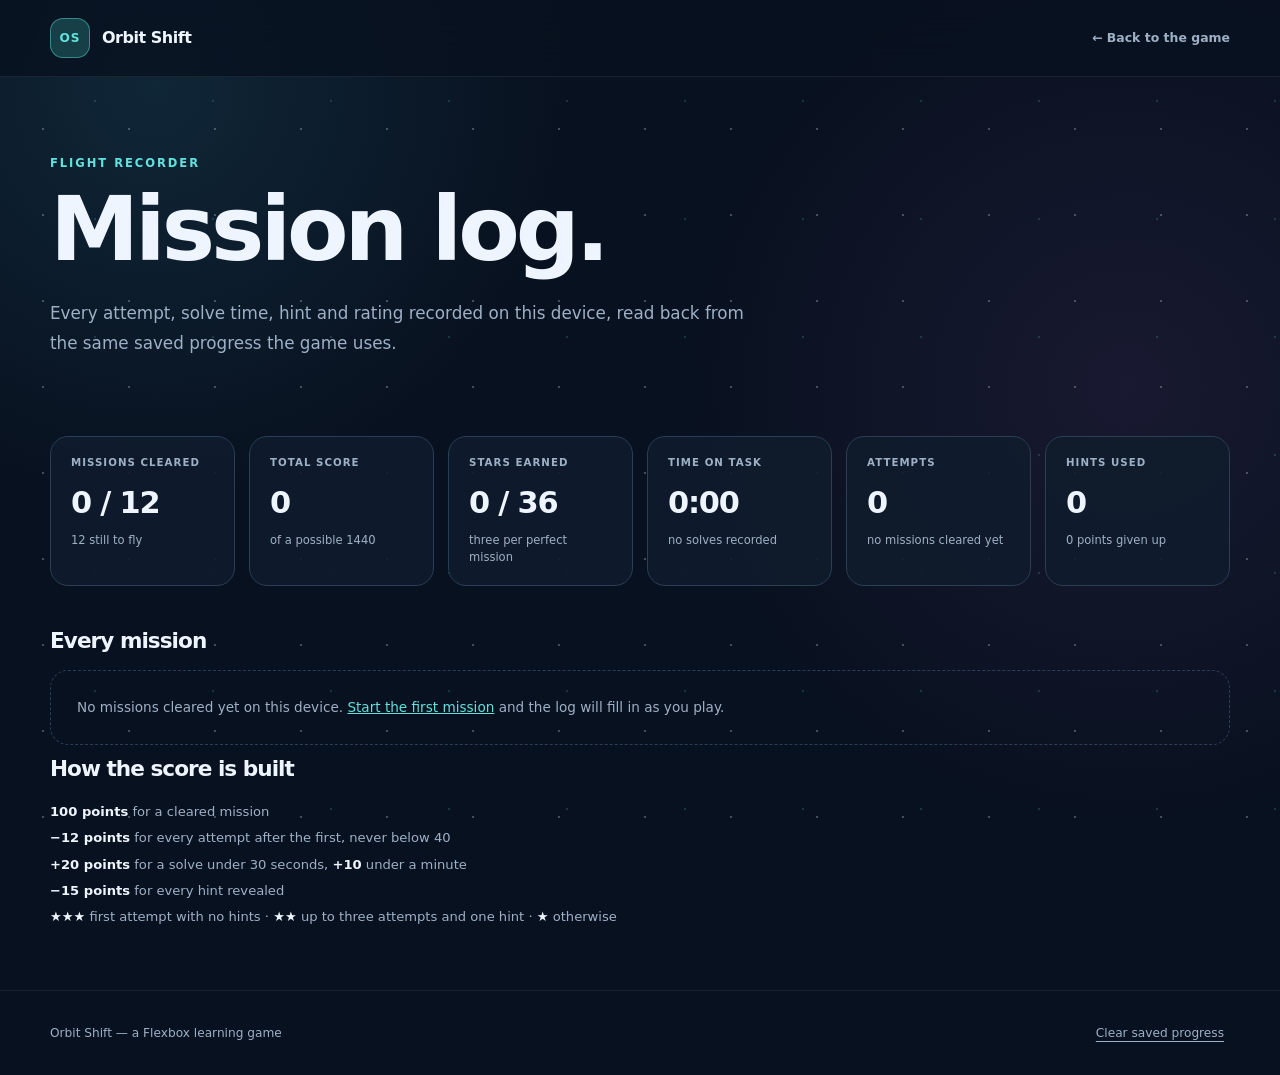
==== stats.html @ ed269007 "Move the metrics and mission log onto their own page The log and the totals are reference material r" ====
<!DOCTYPE html>
<html lang="en">
  <head>
    <meta charset="utf-8">
    <meta name="viewport" content="width=device-width, initial-scale=1">
    <meta name="description" content="Mission log and statistics for the Orbit Shift Flexbox game.">
    <title>Statistics | Orbit Shift</title>
    <link rel="stylesheet" href="styles.css">
  </head>
  <body>
    <header class="site-header">
      <div class="container header-inner">
        <a class="brand" href="index.html" aria-label="Orbit Shift home">
          <span class="brand-mark" aria-hidden="true">OS</span>
          <span>Orbit Shift</span>
        </a>

        <a class="header-link" href="index.html">← Back to the game</a>
      </div>
    </header>

    <main>
      <section class="hero container" aria-labelledby="page-title">
        <p class="eyebrow">Flight recorder</p>
        <h1 id="page-title">Mission log.</h1>
        <p>
          Every attempt, solve time, hint and rating recorded on this device, read back from the
          same saved progress the game uses.
        </p>
      </section>

      <section class="container" aria-label="Overall statistics">
        <ul class="stat-cards" id="statCards"></ul>
      </section>

      <section class="container" aria-labelledby="log-title">
        <h2 id="log-title" class="section-title">Every mission</h2>

        <p class="empty-state" id="emptyState" hidden>
          No missions cleared yet on this device. <a href="index.html">Start the first mission</a>
          and the log will fill in as you play.
        </p>

        <div class="log-panel" id="logPanel">
          <div class="table-scroll">
            <table>
              <caption class="visually-hidden">
                Attempts, time, hints, rating and score for every mission
              </caption>
              <thead>
                <tr>
                  <th scope="col">#</th>
                  <th scope="col">Mission</th>
                  <th scope="col">Properties</th>
                  <th scope="col">Status</th>
                  <th scope="col">Attempts</th>
                  <th scope="col">Time</th>
                  <th scope="col">Hints</th>
                  <th scope="col">Rating</th>
                  <th scope="col">Score</th>
                </tr>
              </thead>
              <tbody id="missionLogBody"></tbody>
              <tfoot>
                <tr>
                  <th scope="row" colspan="4">Total</th>
                  <td id="totalAttempts">0</td>
                  <td id="totalTime">0:00</td>
                  <td id="totalHints">0</td>
                  <td id="totalStars">0</td>
                  <td id="totalScore">0</td>
                </tr>
              </tfoot>
            </table>
          </div>
        </div>
      </section>

      <section class="container" aria-labelledby="scoring-title">
        <h2 id="scoring-title" class="section-title">How the score is built</h2>
        <ul class="rule-list">
          <li><strong>100 points</strong> for a cleared mission</li>
          <li><strong>−12 points</strong> for every attempt after the first, never below 40</li>
          <li><strong>+20 points</strong> for a solve under 30 seconds, <strong>+10</strong> under a minute</li>
          <li><strong>−15 points</strong> for every hint revealed</li>
          <li><strong>★★★</strong> first attempt with no hints · <strong>★★</strong> up to three attempts and one hint · <strong>★</strong> otherwise</li>
        </ul>
      </section>
    </main>

    <footer class="site-footer">
      <div class="container footer-inner">
        <p>Orbit Shift — a Flexbox learning game</p>
        <button type="button" id="clearProgressButton">Clear saved progress</button>
      </div>
    </footer>

    <script src="game-data.js"></script>
    <script src="stats.js"></script>
  </body>
</html>
---- styles.css ----
:root {
  color-scheme: dark;
  font-family: Inter, ui-sans-serif, system-ui, -apple-system, BlinkMacSystemFont, "Segoe UI", sans-serif;
  font-synthesis: none;
  line-height: 1.5;
  text-rendering: optimizeLegibility;
  --page: #08111f;
  --surface: #101c2d;
  --surface-raised: #17263a;
  --surface-soft: #1c2e45;
  --text: #eef5ff;
  --muted: #9eb0c6;
  --line: #2a3e57;
  --cyan: #61e2dd;
  --cyan-dark: #163f47;
  --amber: #ffc66b;
  --pink: #ff7597;
  --success: #6be39c;
  --danger: #ff8094;
  --shadow: 0 28px 80px rgba(0, 0, 0, 0.32);
}

* {
  box-sizing: border-box;
}

html {
  scroll-behavior: smooth;
}

body {
  margin: 0;
  min-width: 320px;
  color: var(--text);
  background:
    radial-gradient(circle at 12% 8%, rgba(46, 124, 153, 0.2), transparent 26rem),
    radial-gradient(circle at 88% 36%, rgba(119, 72, 150, 0.15), transparent 28rem),
    var(--page);
}

body::before {
  position: fixed;
  inset: 0;
  z-index: -1;
  opacity: 0.36;
  background-image:
    radial-gradient(circle, rgba(255, 255, 255, 0.7) 0 1px, transparent 1.5px),
    radial-gradient(circle, rgba(97, 226, 221, 0.5) 0 1px, transparent 1.5px);
  background-position: 0 0, 36px 42px;
  background-size: 86px 86px, 118px 118px;
  content: "";
  pointer-events: none;
}

button,
select {
  font: inherit;
}

button,
select,
a {
  -webkit-tap-highlight-color: transparent;
}

button {
  color: inherit;
}

.container {
  width: min(1180px, calc(100% - 40px));
  margin-inline: auto;
}

.site-header {
  border-bottom: 1px solid rgba(255, 255, 255, 0.07);
  background: rgba(8, 17, 31, 0.78);
  backdrop-filter: blur(18px);
}

.header-inner,
.brand,
.header-stats,
.progress-copy,
.mission-nav,
.workspace,
.mission-meta,
.control-fields,
.form-actions,
.mission-footer,
.board-heading,
.board-key,
.completion-panel,
.footer-inner {
  display: flex;
  align-items: center;
}

.header-inner {
  min-height: 76px;
  justify-content: space-between;
  gap: 24px;
}

.brand {
  gap: 12px;
  color: var(--text);
  font-weight: 800;
  letter-spacing: -0.03em;
  text-decoration: none;
}

.brand-mark {
  display: flex;
  width: 40px;
  height: 40px;
  align-items: center;
  justify-content: center;
  border: 1px solid rgba(97, 226, 221, 0.45);
  border-radius: 13px;
  color: var(--cyan);
  background: var(--cyan-dark);
  font-size: 0.76rem;
  letter-spacing: 0.08em;
}

.header-stats {
  gap: 22px;
  color: var(--muted);
  font-size: 0.82rem;
}

.header-stats strong {
  color: var(--text);
}

.hero {
  padding-top: 78px;
  padding-bottom: 44px;
}

.eyebrow {
  margin: 0 0 10px;
  color: var(--cyan);
  font-size: 0.72rem;
  font-weight: 850;
  letter-spacing: 0.17em;
  text-transform: uppercase;
}

h1,
h2,
p {
  margin-top: 0;
}

h1,
h2 {
  letter-spacing: -0.045em;
  line-height: 1.06;
}

h1 {
  max-width: 820px;
  margin-bottom: 22px;
  font-size: clamp(3.1rem, 7vw, 6rem);
}

h2 {
  font-size: clamp(1.75rem, 3vw, 2.65rem);
}

.hero > p:not(.eyebrow) {
  max-width: 700px;
  margin-bottom: 34px;
  color: var(--muted);
  font-size: 1.05rem;
  line-height: 1.75;
}

.progress-block {
  max-width: 700px;
}

.progress-copy {
  justify-content: space-between;
  margin-bottom: 9px;
  color: var(--muted);
  font-size: 0.76rem;
  font-weight: 700;
}

.progress-track {
  display: block;
  width: 100%;
  height: 7px;
  overflow: hidden;
  border: 0;
  border-radius: 999px;
  appearance: none;
  background: var(--surface-soft);
}

.progress-track::-webkit-progress-bar {
  border-radius: inherit;
  background: var(--surface-soft);
}

.progress-track::-webkit-progress-value {
  border-radius: inherit;
  background: linear-gradient(90deg, var(--cyan), #84efaa);
  transition: width 320ms ease;
}

.progress-track::-moz-progress-bar {
  border-radius: inherit;
  background: linear-gradient(90deg, var(--cyan), #84efaa);
}

.mission-nav {
  gap: 10px;
  padding-top: 18px;
  padding-bottom: 30px;
  overflow-x: auto;
  scrollbar-width: thin;
}

.mission-nav button {
  display: flex;
  width: 44px;
  height: 44px;
  flex: 0 0 44px;
  align-items: center;
  justify-content: center;
  border: 1px solid var(--line);
  border-radius: 14px;
  color: var(--muted);
  background: var(--surface);
  cursor: pointer;
  font-size: 0.82rem;
  font-weight: 800;
  transition: border-color 150ms ease, color 150ms ease, background-color 150ms ease, transform 150ms ease;
}

.mission-nav button:hover:not(:disabled),
.mission-nav button:focus-visible:not(:disabled) {
  border-color: var(--cyan);
  color: var(--cyan);
  transform: translateY(-2px);
}

.mission-nav button.current {
  border-color: var(--cyan);
  color: #07151c;
  background: var(--cyan);
}

.mission-nav button.complete:not(.current) {
  border-color: rgba(107, 227, 156, 0.45);
  color: var(--success);
  background: rgba(107, 227, 156, 0.08);
}

.mission-nav button:disabled {
  opacity: 0.4;
  cursor: not-allowed;
}

.workspace {
  align-items: stretch;
  gap: 20px;
  padding-bottom: 84px;
}

.control-panel,
.board-panel {
  border: 1px solid var(--line);
  border-radius: 26px;
  background: rgba(16, 28, 45, 0.94);
  box-shadow: var(--shadow);
}

.control-panel {
  width: 390px;
  flex: 0 0 390px;
  padding: 28px;
}

.mission-meta {
  justify-content: space-between;
  gap: 16px;
  margin-bottom: 20px;
  color: var(--muted);
  font-size: 0.74rem;
  font-weight: 750;
  text-transform: uppercase;
  letter-spacing: 0.08em;
}

.difficulty {
  padding: 5px 9px;
  border: 1px solid rgba(255, 198, 107, 0.35);
  border-radius: 999px;
  color: var(--amber);
  background: rgba(255, 198, 107, 0.08);
}

.control-panel h2 {
  margin-bottom: 14px;
}

.mission-instruction {
  min-height: 78px;
  margin-bottom: 24px;
  color: var(--muted);
  line-height: 1.65;
}

fieldset {
  margin: 0;
  padding: 0;
  border: 0;
}

legend {
  margin-bottom: 12px;
  font-size: 0.78rem;
  font-weight: 800;
}

.control-fields {
  flex-wrap: wrap;
  gap: 12px;
}

.control-fields label {
  min-width: 145px;
  flex: 1 1 calc(50% - 6px);
}

.control-fields label > span {
  display: block;
  margin-bottom: 7px;
  color: var(--muted);
  font-family: ui-monospace, SFMono-Regular, Menlo, Consolas, monospace;
  font-size: 0.69rem;
}

select {
  width: 100%;
  min-height: 44px;
  padding: 0 34px 0 12px;
  border: 1px solid var(--line);
  border-radius: 11px;
  color: var(--text);
  background: var(--surface-raised);
  cursor: pointer;
  font-family: ui-monospace, SFMono-Regular, Menlo, Consolas, monospace;
  font-size: 0.78rem;
}

select:hover,
select:focus-visible {
  border-color: var(--cyan);
  outline: none;
}

.code-preview {
  margin-top: 20px;
  padding: 15px;
  border: 1px solid var(--line);
  border-radius: 14px;
  background: #091423;
}

.code-label {
  display: block;
  margin-bottom: 8px;
  color: var(--cyan);
  font-size: 0.65rem;
  font-weight: 800;
  text-transform: uppercase;
  letter-spacing: 0.11em;
}

pre {
  margin: 0;
  overflow-x: auto;
}

code {
  color: #c6d7e9;
  font-family: ui-monospace, SFMono-Regular, Menlo, Consolas, monospace;
  font-size: 0.74rem;
  line-height: 1.6;
}

.form-actions {
  gap: 10px;
  margin-top: 18px;
}

.button {
  display: inline-flex;
  min-height: 46px;
  align-items: center;
  justify-content: center;
  padding: 0 17px;
  border: 1px solid transparent;
  border-radius: 12px;
  cursor: pointer;
  font-size: 0.79rem;
  font-weight: 800;
  transition: transform 150ms ease, border-color 150ms ease, background-color 150ms ease;
}

.button:hover,
.button:focus-visible {
  transform: translateY(-2px);
}

.button-primary {
  flex: 1;
  color: #06171c;
  background: var(--cyan);
}

.button-primary:hover,
.button-primary:focus-visible {
  background: #8ff5f0;
}

.button-secondary {
  border-color: var(--line);
  background: var(--surface-raised);
}

.feedback {
  min-height: 70px;
  margin-top: 18px;
  padding: 14px 15px;
  border: 1px solid var(--line);
  border-radius: 14px;
  font-size: 0.78rem;
  line-height: 1.55;
}

.feedback-neutral {
  color: var(--muted);
  background: rgba(255, 255, 255, 0.025);
}

.feedback-success {
  border-color: rgba(107, 227, 156, 0.5);
  color: var(--success);
  background: rgba(107, 227, 156, 0.08);
}

.feedback-error {
  border-color: rgba(255, 128, 148, 0.48);
  color: #ffacb9;
  background: rgba(255, 128, 148, 0.08);
}

.mission-footer {
  justify-content: space-between;
  gap: 16px;
  margin-top: 16px;
  color: var(--muted);
  font-size: 0.76rem;
}

.next-button {
  border: 0;
  color: var(--cyan);
  background: transparent;
  cursor: pointer;
  font-size: 0.76rem;
  font-weight: 800;
}

.next-button:disabled {
  color: var(--muted);
  cursor: not-allowed;
  opacity: 0.45;
}

.board-panel {
  display: flex;
  min-width: 0;
  flex: 1 1 auto;
  flex-direction: column;
  justify-content: center;
  padding: 28px;
}

.board-panel > .board-heading {
  margin-bottom: auto;
}

.board-panel > .board-tip {
  margin-top: auto;
}

.board-heading {
  justify-content: space-between;
  gap: 24px;
}

.board-heading h2 {
  margin-bottom: 0;
  font-size: 2rem;
}

.board-key {
  gap: 15px;
  color: var(--muted);
  font-size: 0.72rem;
}

.board-key span {
  display: flex;
  align-items: center;
  gap: 6px;
}

.key-ship,
.key-dock {
  display: inline-block;
  width: 12px;
  height: 12px;
  border-radius: 50%;
}

.key-ship {
  background: var(--cyan);
}

.key-dock {
  border: 1px dashed var(--amber);
}

.scroll-note {
  margin: 18px 0 12px;
  color: var(--muted);
  font-size: 0.7rem;
}

.board-scroll {
  max-width: 100%;
  overflow-x: auto;
  border-radius: 20px;
  scrollbar-color: var(--cyan-dark) transparent;
}

/* The stage keeps the scaled board's footprint in the document flow, so the
   panel below it never overlaps the playfield. */
.board-stage {
  width: 100%;
  height: 360px;
}

.board-scroll:focus-visible {
  outline: 3px solid rgba(97, 226, 221, 0.35);
  outline-offset: 4px;
}

.playfield {
  position: relative;
  width: 640px;
  height: 360px;
  overflow: hidden;
  transform: scale(var(--board-scale, 1));
  transform-origin: top left;
  border: 1px solid #34506a;
  border-radius: 20px;
  background:
    radial-gradient(circle at 52% 45%, rgba(97, 226, 221, 0.11), transparent 6rem),
    radial-gradient(circle at 18% 78%, rgba(255, 117, 151, 0.12), transparent 5rem),
    #071322;
}

.playfield::before {
  position: absolute;
  inset: 0;
  opacity: 0.34;
  background-image: radial-gradient(circle, rgba(255, 255, 255, 0.75) 0 1px, transparent 1.5px);
  background-size: 46px 46px;
  content: "";
}

.orbit {
  position: absolute;
  border: 1px solid rgba(97, 226, 221, 0.1);
  border-radius: 50%;
  pointer-events: none;
}

.orbit-one {
  top: -105px;
  right: 104px;
  width: 330px;
  height: 330px;
}

.orbit-two {
  right: -90px;
  bottom: -115px;
  width: 280px;
  height: 280px;
}

.target-layer,
.fleet-layer {
  position: absolute;
  inset: 20px;
  display: flex;
}

.target-layer {
  z-index: 1;
  pointer-events: none;
}

.fleet-layer {
  z-index: 2;
  margin: 0;
  padding: 0;
  list-style: none;
  transition: opacity 150ms ease;
}

.dock,
.ship {
  display: flex;
  width: var(--unit-width, 72px);
  height: var(--unit-height, 64px);
  flex: 0 0 var(--unit-width, 72px);
  align-items: center;
  justify-content: center;
  border-radius: 18px;
}

.dock {
  border: 1px dashed rgba(255, 198, 107, 0.75);
  color: rgba(255, 198, 107, 0.78);
  background: rgba(255, 198, 107, 0.055);
  box-shadow: inset 0 0 22px rgba(255, 198, 107, 0.06);
  font-size: 0.7rem;
  font-weight: 850;
}

.ship {
  border: 1px solid rgba(97, 226, 221, 0.5);
  color: #07151c;
  background: linear-gradient(145deg, #9df8f2, #4cc9d5);
  box-shadow: 0 11px 28px rgba(30, 177, 190, 0.25);
  font-size: 1.65rem;
  transform: translateZ(0);
  transition: box-shadow 200ms ease, filter 200ms ease;
}

.ship:nth-child(2n) {
  border-color: rgba(255, 117, 151, 0.55);
  background: linear-gradient(145deg, #ffb0c2, #fa7196);
  box-shadow: 0 11px 28px rgba(250, 113, 150, 0.2);
}

.ship:nth-child(3n) {
  border-color: rgba(255, 198, 107, 0.55);
  background: linear-gradient(145deg, #ffe3a6, #f8b955);
  box-shadow: 0 11px 28px rgba(248, 185, 85, 0.2);
}

.playfield.is-success .ship {
  animation: docked 650ms ease both;
  filter: saturate(1.15) brightness(1.06);
}

.playfield.is-error .fleet-layer {
  animation: shake 360ms ease;
}

.board-tip {
  margin: 15px 0 0;
  color: var(--muted);
  font-size: 0.75rem;
}

.completion-panel {
  justify-content: space-between;
  gap: 28px;
  margin-bottom: 84px;
  padding: 34px;
  border: 1px solid rgba(107, 227, 156, 0.45);
  border-radius: 24px;
  background: rgba(107, 227, 156, 0.08);
}

.completion-panel[hidden] {
  display: none;
}

.completion-icon {
  display: flex;
  width: 70px;
  height: 70px;
  flex: 0 0 70px;
  align-items: center;
  justify-content: center;
  border-radius: 22px;
  color: #082016;
  background: var(--success);
  font-size: 2rem;
}

.completion-panel > div:nth-child(2) {
  flex: 1;
}

.completion-panel h2 {
  margin-bottom: 10px;
}

.completion-panel p:last-child {
  margin-bottom: 0;
  color: var(--muted);
}

.site-footer {
  border-top: 1px solid rgba(255, 255, 255, 0.07);
}

.footer-inner {
  min-height: 84px;
  justify-content: space-between;
  gap: 24px;
  color: var(--muted);
  font-size: 0.76rem;
}

.footer-inner p {
  margin: 0;
}

.footer-inner button {
  border: 0;
  color: var(--muted);
  background: transparent;
  cursor: pointer;
  font-size: inherit;
  text-decoration: underline;
  text-underline-offset: 4px;
}

.visually-hidden {
  position: absolute;
  width: 1px;
  height: 1px;
  overflow: hidden;
  clip-path: inset(50%);
  white-space: nowrap;
}

#itemFieldset {
  margin-top: 18px;
}

.control-fields-items label {
  flex-basis: 100%;
}

.control-fields-items label > span {
  text-transform: none;
  letter-spacing: 0;
}

.feedback-hint {
  border-color: rgba(255, 198, 107, 0.5);
  color: var(--amber);
  background: rgba(255, 198, 107, 0.08);
}

.mission-stats {
  display: flex;
  flex-wrap: wrap;
  gap: 10px;
  margin: 16px 0 0;
}

.mission-stats > div {
  min-width: 68px;
  flex: 1 1 0;
  padding: 9px 11px;
  border: 1px solid var(--line);
  border-radius: 12px;
  background: rgba(255, 255, 255, 0.02);
}

.mission-stats dt {
  color: var(--muted);
  font-size: 0.62rem;
  font-weight: 800;
  letter-spacing: 0.09em;
  text-transform: uppercase;
}

.mission-stats dd {
  margin: 4px 0 0;
  font-size: 0.95rem;
  font-weight: 800;
  font-variant-numeric: tabular-nums;
}

.stars {
  color: var(--amber);
  letter-spacing: 0.06em;
}

.ghost-button {
  padding: 8px 12px;
  border: 1px solid rgba(255, 198, 107, 0.4);
  border-radius: 11px;
  color: var(--amber);
  background: rgba(255, 198, 107, 0.06);
  cursor: pointer;
  font-size: 0.73rem;
  font-weight: 800;
}

.ghost-button:hover:not(:disabled),
.ghost-button:focus-visible:not(:disabled) {
  border-color: var(--amber);
}

.ghost-button:disabled {
  border-color: var(--line);
  color: var(--muted);
  background: transparent;
  cursor: not-allowed;
  opacity: 0.55;
}

.header-link {
  color: var(--muted);
  font-size: 0.78rem;
  font-weight: 800;
  text-decoration: none;
}

.header-link:hover,
.header-link:focus-visible {
  color: var(--cyan);
}

.section-title {
  margin-bottom: 18px;
  font-size: 1.35rem;
}

.stats-link {
  display: flex;
  align-items: center;
  justify-content: space-between;
  gap: 24px;
  margin-bottom: 40px;
  padding: 22px 26px;
  border: 1px solid var(--line);
  border-radius: 20px;
  background: rgba(16, 28, 45, 0.72);
}

.stats-link p:last-of-type {
  margin: 0;
  color: var(--muted);
  font-size: 0.82rem;
}

.stats-link a {
  flex: 0 0 auto;
  color: var(--text);
  text-decoration: none;
}

.stat-cards {
  display: flex;
  flex-wrap: wrap;
  gap: 14px;
  margin: 0 0 44px;
  padding: 0;
  list-style: none;
}

.stat-card {
  display: flex;
  min-width: 172px;
  flex: 1 1 172px;
  flex-direction: column;
  padding: 18px 20px;
  border: 1px solid var(--line);
  border-radius: 18px;
  background: rgba(16, 28, 45, 0.9);
}

.stat-card-label {
  color: var(--muted);
  font-size: 0.64rem;
  font-weight: 800;
  letter-spacing: 0.1em;
  text-transform: uppercase;
}

.stat-card-value {
  margin: 10px 0 6px;
  font-size: 1.9rem;
  font-variant-numeric: tabular-nums;
  letter-spacing: -0.04em;
}

.stat-card-note {
  color: var(--muted);
  font-size: 0.72rem;
}

.empty-state {
  padding: 26px;
  border: 1px dashed var(--line);
  border-radius: 18px;
  color: var(--muted);
  font-size: 0.85rem;
}

.empty-state[hidden] {
  display: none;
}

.empty-state a {
  color: var(--cyan);
}

.rule-list {
  margin: 0 0 60px;
  padding: 0;
  color: var(--muted);
  font-size: 0.82rem;
  line-height: 2;
  list-style: none;
}

.rule-list strong {
  color: var(--text);
}

.log-panel {
  margin-bottom: 56px;
  padding: 8px 20px;
  border: 1px solid var(--line);
  border-radius: 20px;
  background: rgba(16, 28, 45, 0.72);
}

.log-panel[hidden] {
  display: none;
}

.table-scroll {
  overflow-x: auto;
}

.log-panel table {
  width: 100%;
  border-collapse: collapse;
  font-size: 0.76rem;
  white-space: nowrap;
}

.log-panel th,
.log-panel td {
  padding: 11px 12px;
  border-bottom: 1px solid var(--line);
  text-align: left;
  font-variant-numeric: tabular-nums;
}

.log-panel thead th {
  color: var(--muted);
  font-size: 0.64rem;
  font-weight: 800;
  letter-spacing: 0.09em;
  text-transform: uppercase;
}

.log-panel tbody th {
  color: var(--muted);
  font-weight: 700;
}

.log-panel tbody tr.is-cleared th {
  color: var(--success);
}

.log-panel td.properties {
  color: var(--muted);
  font-family: ui-monospace, SFMono-Regular, Menlo, Consolas, monospace;
  font-size: 0.68rem;
}

.log-panel tfoot th,
.log-panel tfoot td {
  border-bottom: 0;
  color: var(--text);
  font-weight: 800;
}

@keyframes docked {
  0% { transform: scale(1); }
  45% { transform: scale(1.12) rotate(3deg); }
  100% { transform: scale(1); }
}

@keyframes shake {
  0%, 100% { transform: translateX(0); }
  25% { transform: translateX(-7px); }
  50% { transform: translateX(7px); }
  75% { transform: translateX(-4px); }
}

@media (max-width: 1020px) {
  .workspace {
    align-items: stretch;
    flex-direction: column;
  }

  .control-panel {
    width: 100%;
    flex-basis: auto;
  }

  .mission-instruction {
    min-height: 0;
  }

  .control-fields label {
    min-width: 190px;
  }
}

@media (max-width: 640px) {
  .container {
    width: min(100% - 26px, 1180px);
  }

  .header-inner {
    min-height: 68px;
  }

  .brand > span:last-child,
  .header-stats > span:nth-child(2) {
    display: none;
  }

  .hero {
    padding-top: 54px;
  }

  h1 {
    font-size: clamp(2.8rem, 14vw, 4.3rem);
  }

  .mission-nav {
    padding-bottom: 24px;
  }

  .control-panel,
  .board-panel {
    padding: 20px;
    border-radius: 20px;
  }

  .control-fields {
    align-items: stretch;
    flex-direction: column;
  }

  .control-fields label {
    min-width: 0;
    flex-basis: auto;
  }

  .form-actions,
  .board-heading,
  .completion-panel,
  .mission-footer {
    align-items: stretch;
    flex-direction: column;
  }

  .log-panel {
    padding: 6px 14px;
  }

  .stats-link {
    align-items: stretch;
    flex-direction: column;
    gap: 16px;
  }

  .button {
    width: 100%;
  }

  .board-key {
    align-self: flex-start;
  }

  .completion-icon {
    width: 54px;
    height: 54px;
    flex-basis: 54px;
  }

  .footer-inner {
    align-items: flex-start;
    flex-direction: column;
    justify-content: center;
    gap: 8px;
  }
}

@media (prefers-reduced-motion: reduce) {
  html {
    scroll-behavior: auto;
  }

  *,
  *::before,
  *::after {
    scroll-behavior: auto !important;
    animation-duration: 0.01ms !important;
    animation-iteration-count: 1 !important;
    transition-duration: 0.01ms !important;
  }
}
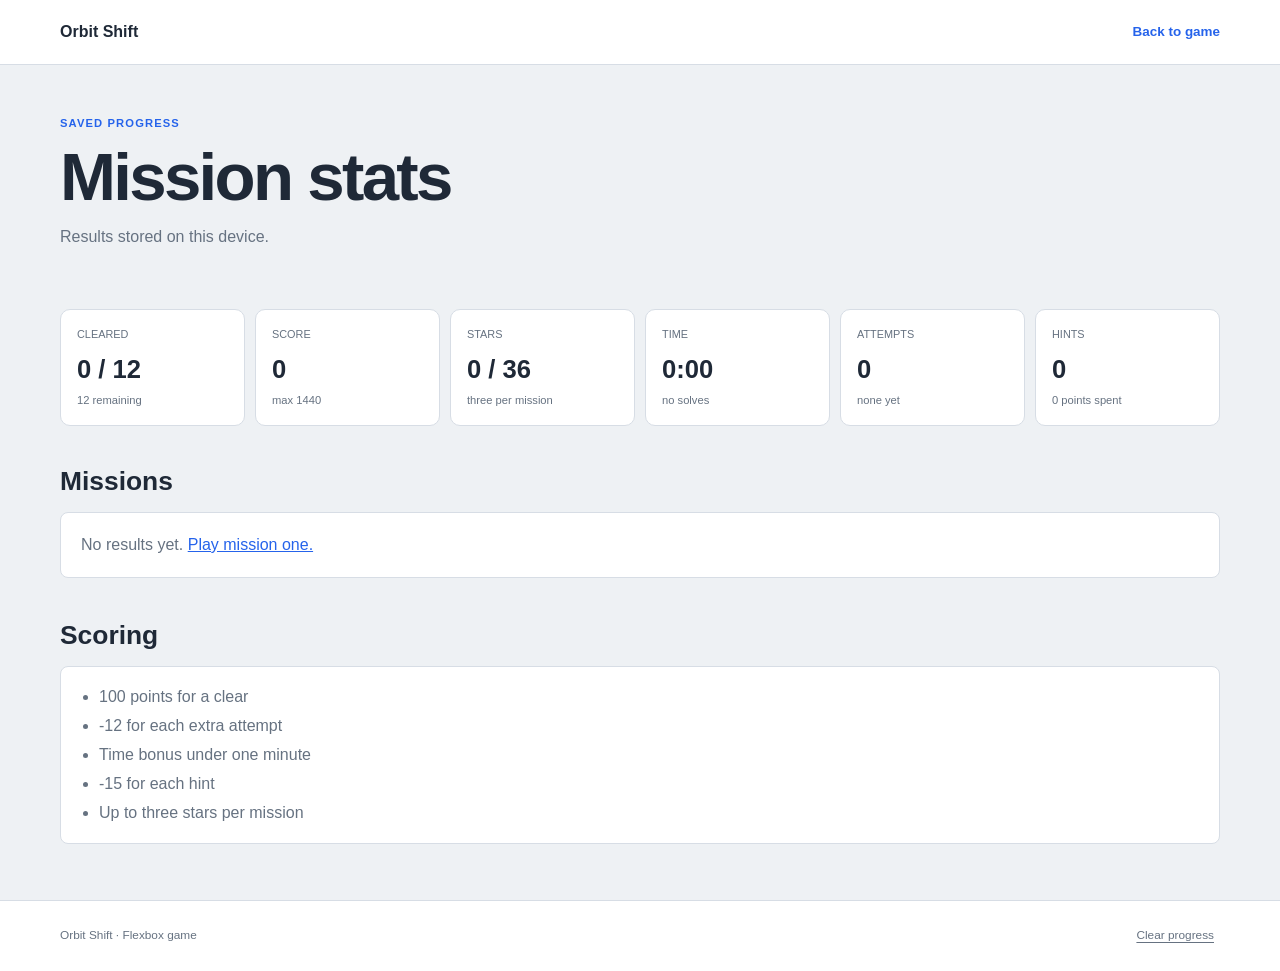
==== commit 282b09b8: "Shorten mission text and labels" ====
--- a/stats.html
+++ b/stats.html
@@ -3,50 +3,40 @@
   <head>
     <meta charset="utf-8">
     <meta name="viewport" content="width=device-width, initial-scale=1">
-    <meta name="description" content="Mission log and statistics for the Orbit Shift Flexbox game.">
-    <title>Statistics | Orbit Shift</title>
+    <meta name="description" content="Saved Orbit Shift mission statistics.">
+    <title>Stats | Orbit Shift</title>
     <link rel="stylesheet" href="styles.css">
   </head>
   <body>
     <header class="site-header">
       <div class="container header-inner">
-        <a class="brand" href="index.html" aria-label="Orbit Shift home">
-          <span class="brand-mark" aria-hidden="true">OS</span>
-          <span>Orbit Shift</span>
-        </a>
-
-        <a class="header-link" href="index.html">← Back to the game</a>
+        <a class="brand" href="index.html">Orbit Shift</a>
+        <a class="header-link" href="index.html">Back to game</a>
       </div>
     </header>
 
     <main>
-      <section class="hero container" aria-labelledby="page-title">
-        <p class="eyebrow">Flight recorder</p>
-        <h1 id="page-title">Mission log.</h1>
-        <p>
-          Every attempt, solve time, hint and rating recorded on this device, read back from the
-          same saved progress the game uses.
-        </p>
+      <section class="hero hero-small container" aria-labelledby="page-title">
+        <p class="eyebrow">Saved progress</p>
+        <h1 id="page-title">Mission stats</h1>
+        <p>Results stored on this device.</p>
       </section>
 
       <section class="container" aria-label="Overall statistics">
         <ul class="stat-cards" id="statCards"></ul>
       </section>
 
-      <section class="container" aria-labelledby="log-title">
-        <h2 id="log-title" class="section-title">Every mission</h2>
+      <section class="container log-section" aria-labelledby="log-title">
+        <h2 id="log-title" class="section-title">Missions</h2>
 
         <p class="empty-state" id="emptyState" hidden>
-          No missions cleared yet on this device. <a href="index.html">Start the first mission</a>
-          and the log will fill in as you play.
+          No results yet. <a href="index.html">Play mission one.</a>
         </p>
 
         <div class="log-panel" id="logPanel">
           <div class="table-scroll">
             <table>
-              <caption class="visually-hidden">
-                Attempts, time, hints, rating and score for every mission
-              </caption>
+              <caption class="visually-hidden">Saved results for every mission</caption>
               <thead>
                 <tr>
                   <th scope="col">#</th>
@@ -76,22 +66,22 @@
         </div>
       </section>
 
-      <section class="container" aria-labelledby="scoring-title">
-        <h2 id="scoring-title" class="section-title">How the score is built</h2>
+      <section class="container rules-section" aria-labelledby="scoring-title">
+        <h2 id="scoring-title" class="section-title">Scoring</h2>
         <ul class="rule-list">
-          <li><strong>100 points</strong> for a cleared mission</li>
-          <li><strong>−12 points</strong> for every attempt after the first, never below 40</li>
-          <li><strong>+20 points</strong> for a solve under 30 seconds, <strong>+10</strong> under a minute</li>
-          <li><strong>−15 points</strong> for every hint revealed</li>
-          <li><strong>★★★</strong> first attempt with no hints · <strong>★★</strong> up to three attempts and one hint · <strong>★</strong> otherwise</li>
+          <li>100 points for a clear</li>
+          <li>-12 for each extra attempt</li>
+          <li>Time bonus under one minute</li>
+          <li>-15 for each hint</li>
+          <li>Up to three stars per mission</li>
         </ul>
       </section>
     </main>
 
     <footer class="site-footer">
       <div class="container footer-inner">
-        <p>Orbit Shift — a Flexbox learning game</p>
-        <button type="button" id="clearProgressButton">Clear saved progress</button>
+        <p>Orbit Shift · Flexbox game</p>
+        <button type="button" id="clearProgressButton">Clear progress</button>
       </div>
     </footer>
 
--- a/styles.css
+++ b/styles.css
@@ -1,23 +1,22 @@
 :root {
-  color-scheme: dark;
-  font-family: Inter, ui-sans-serif, system-ui, -apple-system, BlinkMacSystemFont, "Segoe UI", sans-serif;
+  font-family: Arial, Helvetica, sans-serif;
   font-synthesis: none;
   line-height: 1.5;
   text-rendering: optimizeLegibility;
-  --page: #08111f;
-  --surface: #101c2d;
-  --surface-raised: #17263a;
-  --surface-soft: #1c2e45;
-  --text: #eef5ff;
-  --muted: #9eb0c6;
-  --line: #2a3e57;
-  --cyan: #61e2dd;
-  --cyan-dark: #163f47;
-  --amber: #ffc66b;
-  --pink: #ff7597;
-  --success: #6be39c;
-  --danger: #ff8094;
-  --shadow: 0 28px 80px rgba(0, 0, 0, 0.32);
+  --page: #eef1f4;
+  --surface: #ffffff;
+  --surface-soft: #f5f7f9;
+  --text: #1f2937;
+  --muted: #667281;
+  --line: #d7dde5;
+  --accent: #2563eb;
+  --accent-soft: #dbeafe;
+  --success: #15803d;
+  --success-soft: #dcfce7;
+  --danger: #c62828;
+  --danger-soft: #fee2e2;
+  --hint: #a14d00;
+  --hint-soft: #ffedd5;
 }
 
 * {
@@ -32,24 +31,7 @@
   margin: 0;
   min-width: 320px;
   color: var(--text);
-  background:
-    radial-gradient(circle at 12% 8%, rgba(46, 124, 153, 0.2), transparent 26rem),
-    radial-gradient(circle at 88% 36%, rgba(119, 72, 150, 0.15), transparent 28rem),
-    var(--page);
-}
-
-body::before {
-  position: fixed;
-  inset: 0;
-  z-index: -1;
-  opacity: 0.36;
-  background-image:
-    radial-gradient(circle, rgba(255, 255, 255, 0.7) 0 1px, transparent 1.5px),
-    radial-gradient(circle, rgba(97, 226, 221, 0.5) 0 1px, transparent 1.5px);
-  background-position: 0 0, 36px 42px;
-  background-size: 86px 86px, 118px 118px;
-  content: "";
-  pointer-events: none;
+  background: var(--page);
 }
 
 button,
@@ -68,18 +50,25 @@
 }
 
 .container {
-  width: min(1180px, calc(100% - 40px));
+  width: min(1160px, calc(100% - 36px));
   margin-inline: auto;
 }
 
+.visually-hidden {
+  position: absolute;
+  width: 1px;
+  height: 1px;
+  overflow: hidden;
+  clip: rect(0 0 0 0);
+  white-space: nowrap;
+}
+
 .site-header {
-  border-bottom: 1px solid rgba(255, 255, 255, 0.07);
-  background: rgba(8, 17, 31, 0.78);
-  backdrop-filter: blur(18px);
+  border-bottom: 1px solid var(--line);
+  background: var(--surface);
 }
 
 .header-inner,
-.brand,
 .header-stats,
 .progress-copy,
 .mission-nav,
@@ -90,44 +79,43 @@
 .mission-footer,
 .board-heading,
 .board-key,
+.mission-stats,
+.stats-link,
 .completion-panel,
-.footer-inner {
+.footer-inner,
+.stat-cards {
   display: flex;
   align-items: center;
 }
 
 .header-inner {
-  min-height: 76px;
-  justify-content: space-between;
-  gap: 24px;
+  min-height: 64px;
+  gap: 22px;
 }
 
 .brand {
-  gap: 12px;
+  margin-right: auto;
   color: var(--text);
-  font-weight: 800;
-  letter-spacing: -0.03em;
+  font-weight: 700;
   text-decoration: none;
 }
 
-.brand-mark {
-  display: flex;
-  width: 40px;
-  height: 40px;
-  align-items: center;
-  justify-content: center;
-  border: 1px solid rgba(97, 226, 221, 0.45);
-  border-radius: 13px;
-  color: var(--cyan);
-  background: var(--cyan-dark);
+.header-link {
+  color: var(--accent);
+  font-size: 0.84rem;
+  font-weight: 700;
+  text-decoration: none;
+}
+
+.header-link:hover,
+.header-link:focus-visible {
+  text-decoration: underline;
+}
+
+.header-stats {
+  gap: 16px;
+  color: var(--muted);
   font-size: 0.76rem;
-  letter-spacing: 0.08em;
-}
-
-.header-stats {
-  gap: 22px;
-  color: var(--muted);
-  font-size: 0.82rem;
 }
 
 .header-stats strong {
@@ -135,16 +123,20 @@
 }
 
 .hero {
-  padding-top: 78px;
-  padding-bottom: 44px;
+  padding-top: 50px;
+  padding-bottom: 30px;
+}
+
+.hero-small {
+  padding-bottom: 36px;
 }
 
 .eyebrow {
-  margin: 0 0 10px;
-  color: var(--cyan);
-  font-size: 0.72rem;
-  font-weight: 850;
-  letter-spacing: 0.17em;
+  margin: 0 0 6px;
+  color: var(--accent);
+  font-size: 0.7rem;
+  font-weight: 700;
+  letter-spacing: 0.1em;
   text-transform: uppercase;
 }
 
@@ -156,164 +148,152 @@
 
 h1,
 h2 {
-  letter-spacing: -0.045em;
-  line-height: 1.06;
+  line-height: 1.15;
 }
 
 h1 {
-  max-width: 820px;
-  margin-bottom: 22px;
-  font-size: clamp(3.1rem, 7vw, 6rem);
+  margin-bottom: 10px;
+  font-size: clamp(2.5rem, 6vw, 4.2rem);
+  letter-spacing: -0.04em;
 }
 
 h2 {
-  font-size: clamp(1.75rem, 3vw, 2.65rem);
+  font-size: 1.65rem;
 }
 
 .hero > p:not(.eyebrow) {
-  max-width: 700px;
-  margin-bottom: 34px;
-  color: var(--muted);
-  font-size: 1.05rem;
-  line-height: 1.75;
+  max-width: 620px;
+  margin-bottom: 24px;
+  color: var(--muted);
 }
 
 .progress-block {
-  max-width: 700px;
+  max-width: 620px;
 }
 
 .progress-copy {
   justify-content: space-between;
-  margin-bottom: 9px;
-  color: var(--muted);
-  font-size: 0.76rem;
-  font-weight: 700;
+  margin-bottom: 7px;
+  color: var(--muted);
+  font-size: 0.74rem;
 }
 
 .progress-track {
   display: block;
   width: 100%;
-  height: 7px;
+  height: 8px;
   overflow: hidden;
   border: 0;
-  border-radius: 999px;
+  border-radius: 4px;
   appearance: none;
-  background: var(--surface-soft);
+  background: var(--line);
 }
 
 .progress-track::-webkit-progress-bar {
-  border-radius: inherit;
-  background: var(--surface-soft);
-}
-
-.progress-track::-webkit-progress-value {
-  border-radius: inherit;
-  background: linear-gradient(90deg, var(--cyan), #84efaa);
-  transition: width 320ms ease;
-}
-
+  background: var(--line);
+}
+
+.progress-track::-webkit-progress-value,
 .progress-track::-moz-progress-bar {
-  border-radius: inherit;
-  background: linear-gradient(90deg, var(--cyan), #84efaa);
+  background: var(--accent);
 }
 
 .mission-nav {
-  gap: 10px;
-  padding-top: 18px;
-  padding-bottom: 30px;
+  gap: 7px;
+  padding-top: 12px;
+  padding-bottom: 20px;
   overflow-x: auto;
-  scrollbar-width: thin;
 }
 
 .mission-nav button {
   display: flex;
-  width: 44px;
-  height: 44px;
-  flex: 0 0 44px;
+  width: 36px;
+  height: 36px;
+  flex: 0 0 36px;
   align-items: center;
   justify-content: center;
   border: 1px solid var(--line);
-  border-radius: 14px;
+  border-radius: 6px;
   color: var(--muted);
   background: var(--surface);
   cursor: pointer;
-  font-size: 0.82rem;
-  font-weight: 800;
-  transition: border-color 150ms ease, color 150ms ease, background-color 150ms ease, transform 150ms ease;
+  font-size: 0.76rem;
+  font-weight: 700;
 }
 
 .mission-nav button:hover:not(:disabled),
 .mission-nav button:focus-visible:not(:disabled) {
-  border-color: var(--cyan);
-  color: var(--cyan);
-  transform: translateY(-2px);
+  border-color: var(--accent);
+  color: var(--accent);
 }
 
 .mission-nav button.current {
-  border-color: var(--cyan);
-  color: #07151c;
-  background: var(--cyan);
+  border-color: var(--accent);
+  color: #ffffff;
+  background: var(--accent);
 }
 
 .mission-nav button.complete:not(.current) {
-  border-color: rgba(107, 227, 156, 0.45);
+  border-color: var(--success);
   color: var(--success);
-  background: rgba(107, 227, 156, 0.08);
+  background: var(--success-soft);
 }
 
 .mission-nav button:disabled {
-  opacity: 0.4;
+  opacity: 0.45;
   cursor: not-allowed;
 }
 
 .workspace {
   align-items: stretch;
-  gap: 20px;
-  padding-bottom: 84px;
+  gap: 16px;
+  padding-bottom: 56px;
 }
 
 .control-panel,
-.board-panel {
+.board-panel,
+.completion-panel,
+.stats-link,
+.log-panel,
+.stat-card {
   border: 1px solid var(--line);
-  border-radius: 26px;
-  background: rgba(16, 28, 45, 0.94);
-  box-shadow: var(--shadow);
+  border-radius: 10px;
+  background: var(--surface);
 }
 
 .control-panel {
-  width: 390px;
-  flex: 0 0 390px;
-  padding: 28px;
+  width: 380px;
+  flex: 0 0 380px;
+  padding: 22px;
 }
 
 .mission-meta {
   justify-content: space-between;
-  gap: 16px;
-  margin-bottom: 20px;
-  color: var(--muted);
-  font-size: 0.74rem;
-  font-weight: 750;
+  gap: 14px;
+  margin-bottom: 14px;
+  color: var(--muted);
+  font-size: 0.7rem;
+  font-weight: 700;
   text-transform: uppercase;
-  letter-spacing: 0.08em;
 }
 
 .difficulty {
-  padding: 5px 9px;
-  border: 1px solid rgba(255, 198, 107, 0.35);
-  border-radius: 999px;
-  color: var(--amber);
-  background: rgba(255, 198, 107, 0.08);
+  padding: 3px 7px;
+  border: 1px solid var(--line);
+  border-radius: 4px;
+  color: var(--accent);
+  background: var(--accent-soft);
 }
 
 .control-panel h2 {
-  margin-bottom: 14px;
+  margin-bottom: 8px;
 }
 
 .mission-instruction {
-  min-height: 78px;
-  margin-bottom: 24px;
-  color: var(--muted);
-  line-height: 1.65;
+  min-height: 50px;
+  margin-bottom: 18px;
+  color: var(--muted);
+  font-size: 0.9rem;
 }
 
 fieldset {
@@ -322,65 +302,77 @@
   border: 0;
 }
 
+#itemFieldset {
+  margin-top: 16px;
+}
+
 legend {
-  margin-bottom: 12px;
-  font-size: 0.78rem;
-  font-weight: 800;
+  margin-bottom: 8px;
+  font-size: 0.76rem;
+  font-weight: 700;
 }
 
 .control-fields {
   flex-wrap: wrap;
-  gap: 12px;
+  align-items: flex-end;
+  gap: 9px;
 }
 
 .control-fields label {
-  min-width: 145px;
-  flex: 1 1 calc(50% - 6px);
+  min-width: 150px;
+  flex: 1 1 calc(50% - 5px);
+}
+
+.control-fields-items label {
+  min-width: 100%;
 }
 
 .control-fields label > span {
   display: block;
-  margin-bottom: 7px;
-  color: var(--muted);
-  font-family: ui-monospace, SFMono-Regular, Menlo, Consolas, monospace;
-  font-size: 0.69rem;
+  margin-bottom: 4px;
+  color: var(--muted);
+  font-family: Consolas, monospace;
+  font-size: 0.65rem;
+}
+
+.control-fields-items label > span {
+  overflow: hidden;
+  text-overflow: ellipsis;
+  white-space: nowrap;
 }
 
 select {
   width: 100%;
-  min-height: 44px;
-  padding: 0 34px 0 12px;
+  min-height: 40px;
+  padding: 0 30px 0 9px;
   border: 1px solid var(--line);
-  border-radius: 11px;
+  border-radius: 6px;
   color: var(--text);
-  background: var(--surface-raised);
-  cursor: pointer;
-  font-family: ui-monospace, SFMono-Regular, Menlo, Consolas, monospace;
-  font-size: 0.78rem;
+  background: var(--surface);
+  font-family: Consolas, monospace;
+  font-size: 0.73rem;
 }
 
 select:hover,
 select:focus-visible {
-  border-color: var(--cyan);
+  border-color: var(--accent);
   outline: none;
 }
 
 .code-preview {
-  margin-top: 20px;
-  padding: 15px;
+  margin-top: 14px;
+  padding: 12px;
   border: 1px solid var(--line);
-  border-radius: 14px;
-  background: #091423;
+  border-radius: 6px;
+  background: var(--surface-soft);
 }
 
 .code-label {
   display: block;
-  margin-bottom: 8px;
-  color: var(--cyan);
+  margin-bottom: 5px;
+  color: var(--accent);
   font-size: 0.65rem;
-  font-weight: 800;
-  text-transform: uppercase;
-  letter-spacing: 0.11em;
+  font-weight: 700;
 }
 
 pre {
@@ -389,180 +381,208 @@
 }
 
 code {
-  color: #c6d7e9;
-  font-family: ui-monospace, SFMono-Regular, Menlo, Consolas, monospace;
-  font-size: 0.74rem;
-  line-height: 1.6;
+  font-family: Consolas, monospace;
+  font-size: 0.7rem;
+  line-height: 1.5;
 }
 
 .form-actions {
-  gap: 10px;
-  margin-top: 18px;
+  gap: 8px;
+  margin-top: 14px;
 }
 
 .button {
   display: inline-flex;
-  min-height: 46px;
+  min-height: 40px;
   align-items: center;
   justify-content: center;
-  padding: 0 17px;
-  border: 1px solid transparent;
-  border-radius: 12px;
+  padding: 0 14px;
+  border: 1px solid var(--line);
+  border-radius: 6px;
+  background: var(--surface);
   cursor: pointer;
-  font-size: 0.79rem;
-  font-weight: 800;
-  transition: transform 150ms ease, border-color 150ms ease, background-color 150ms ease;
+  font-size: 0.76rem;
+  font-weight: 700;
+  text-decoration: none;
 }
 
 .button:hover,
 .button:focus-visible {
-  transform: translateY(-2px);
+  border-color: var(--accent);
 }
 
 .button-primary {
   flex: 1;
-  color: #06171c;
-  background: var(--cyan);
-}
-
-.button-primary:hover,
-.button-primary:focus-visible {
-  background: #8ff5f0;
-}
-
-.button-secondary {
-  border-color: var(--line);
-  background: var(--surface-raised);
+  border-color: var(--accent);
+  color: #ffffff;
+  background: var(--accent);
 }
 
 .feedback {
-  min-height: 70px;
-  margin-top: 18px;
-  padding: 14px 15px;
+  min-height: 54px;
+  margin-top: 14px;
+  padding: 10px 11px;
   border: 1px solid var(--line);
-  border-radius: 14px;
-  font-size: 0.78rem;
-  line-height: 1.55;
+  border-radius: 6px;
+  font-size: 0.74rem;
 }
 
 .feedback-neutral {
   color: var(--muted);
-  background: rgba(255, 255, 255, 0.025);
+  background: var(--surface-soft);
 }
 
 .feedback-success {
-  border-color: rgba(107, 227, 156, 0.5);
+  border-color: #86c69b;
   color: var(--success);
-  background: rgba(107, 227, 156, 0.08);
+  background: var(--success-soft);
 }
 
 .feedback-error {
-  border-color: rgba(255, 128, 148, 0.48);
-  color: #ffacb9;
-  background: rgba(255, 128, 148, 0.08);
+  border-color: #efa2a2;
+  color: var(--danger);
+  background: var(--danger-soft);
+}
+
+.feedback-hint {
+  border-color: #f2bd7a;
+  color: var(--hint);
+  background: var(--hint-soft);
+}
+
+.mission-stats {
+  justify-content: space-between;
+  gap: 8px;
+  margin: 14px 0 0;
+  padding: 10px 0;
+  border-top: 1px solid var(--line);
+  border-bottom: 1px solid var(--line);
+}
+
+.mission-stats > div {
+  min-width: 0;
+  text-align: center;
+}
+
+.mission-stats dt {
+  color: var(--muted);
+  font-size: 0.62rem;
+  text-transform: uppercase;
+}
+
+.mission-stats dd {
+  margin: 2px 0 0;
+  font-size: 0.76rem;
+  font-weight: 700;
+}
+
+.stars {
+  color: #c27900;
+  letter-spacing: 0.05em;
 }
 
 .mission-footer {
   justify-content: space-between;
-  gap: 16px;
-  margin-top: 16px;
-  color: var(--muted);
-  font-size: 0.76rem;
-}
-
+  gap: 12px;
+  margin-top: 12px;
+}
+
+.ghost-button,
 .next-button {
+  padding: 0;
   border: 0;
-  color: var(--cyan);
+  color: var(--accent);
   background: transparent;
   cursor: pointer;
-  font-size: 0.76rem;
-  font-weight: 800;
-}
-
+  font-size: 0.72rem;
+  font-weight: 700;
+}
+
+.ghost-button:hover:not(:disabled),
+.ghost-button:focus-visible:not(:disabled),
+.next-button:hover:not(:disabled),
+.next-button:focus-visible:not(:disabled) {
+  text-decoration: underline;
+}
+
+.ghost-button:disabled,
 .next-button:disabled {
   color: var(--muted);
   cursor: not-allowed;
-  opacity: 0.45;
+  opacity: 0.5;
 }
 
 .board-panel {
-  display: flex;
   min-width: 0;
   flex: 1 1 auto;
-  flex-direction: column;
-  justify-content: center;
-  padding: 28px;
-}
-
-.board-panel > .board-heading {
-  margin-bottom: auto;
-}
-
-.board-panel > .board-tip {
-  margin-top: auto;
+  padding: 22px;
 }
 
 .board-heading {
   justify-content: space-between;
-  gap: 24px;
+  gap: 20px;
 }
 
 .board-heading h2 {
   margin-bottom: 0;
-  font-size: 2rem;
 }
 
 .board-key {
-  gap: 15px;
-  color: var(--muted);
-  font-size: 0.72rem;
+  gap: 12px;
+  color: var(--muted);
+  font-size: 0.7rem;
 }
 
 .board-key span {
   display: flex;
   align-items: center;
-  gap: 6px;
+  gap: 5px;
 }
 
 .key-ship,
 .key-dock {
   display: inline-block;
-  width: 12px;
-  height: 12px;
-  border-radius: 50%;
+  width: 11px;
+  height: 11px;
+  border-radius: 3px;
 }
 
 .key-ship {
-  background: var(--cyan);
+  background: #60a5fa;
 }
 
 .key-dock {
-  border: 1px dashed var(--amber);
+  border: 1px dashed #fbbf24;
+}
+
+.scroll-note,
+.board-tip {
+  color: var(--muted);
+  font-size: 0.7rem;
 }
 
 .scroll-note {
-  margin: 18px 0 12px;
-  color: var(--muted);
-  font-size: 0.7rem;
+  margin: 14px 0 9px;
+}
+
+.board-tip {
+  margin: 11px 0 0;
 }
 
 .board-scroll {
   max-width: 100%;
-  overflow-x: auto;
-  border-radius: 20px;
-  scrollbar-color: var(--cyan-dark) transparent;
-}
-
-/* The stage keeps the scaled board's footprint in the document flow, so the
-   panel below it never overlaps the playfield. */
+  overflow: hidden;
+  border-radius: 8px;
+}
+
+.board-scroll:focus-visible {
+  outline: 2px solid var(--accent);
+  outline-offset: 3px;
+}
+
 .board-stage {
   width: 100%;
   height: 360px;
-}
-
-.board-scroll:focus-visible {
-  outline: 3px solid rgba(97, 226, 221, 0.35);
-  outline-offset: 4px;
 }
 
 .playfield {
@@ -572,42 +592,23 @@
   overflow: hidden;
   transform: scale(var(--board-scale, 1));
   transform-origin: top left;
-  border: 1px solid #34506a;
-  border-radius: 20px;
-  background:
-    radial-gradient(circle at 52% 45%, rgba(97, 226, 221, 0.11), transparent 6rem),
-    radial-gradient(circle at 18% 78%, rgba(255, 117, 151, 0.12), transparent 5rem),
-    #071322;
+  border: 1px solid #334155;
+  border-radius: 8px;
+  background: #111827;
 }
 
 .playfield::before {
   position: absolute;
   inset: 0;
-  opacity: 0.34;
-  background-image: radial-gradient(circle, rgba(255, 255, 255, 0.75) 0 1px, transparent 1.5px);
-  background-size: 46px 46px;
+  background-image:
+    linear-gradient(rgba(255, 255, 255, 0.035) 1px, transparent 1px),
+    linear-gradient(90deg, rgba(255, 255, 255, 0.035) 1px, transparent 1px);
+  background-size: 32px 32px;
   content: "";
 }
 
 .orbit {
-  position: absolute;
-  border: 1px solid rgba(97, 226, 221, 0.1);
-  border-radius: 50%;
-  pointer-events: none;
-}
-
-.orbit-one {
-  top: -105px;
-  right: 104px;
-  width: 330px;
-  height: 330px;
-}
-
-.orbit-two {
-  right: -90px;
-  bottom: -115px;
-  width: 280px;
-  height: 280px;
+  display: none;
 }
 
 .target-layer,
@@ -627,7 +628,6 @@
   margin: 0;
   padding: 0;
   list-style: none;
-  transition: opacity 150ms ease;
 }
 
 .dock,
@@ -638,63 +638,53 @@
   flex: 0 0 var(--unit-width, 72px);
   align-items: center;
   justify-content: center;
-  border-radius: 18px;
+  border-radius: 8px;
 }
 
 .dock {
-  border: 1px dashed rgba(255, 198, 107, 0.75);
-  color: rgba(255, 198, 107, 0.78);
-  background: rgba(255, 198, 107, 0.055);
-  box-shadow: inset 0 0 22px rgba(255, 198, 107, 0.06);
+  border: 2px dashed #fbbf24;
+  color: #fbbf24;
+  background: rgba(251, 191, 36, 0.08);
   font-size: 0.7rem;
-  font-weight: 850;
+  font-weight: 700;
 }
 
 .ship {
-  border: 1px solid rgba(97, 226, 221, 0.5);
-  color: #07151c;
-  background: linear-gradient(145deg, #9df8f2, #4cc9d5);
-  box-shadow: 0 11px 28px rgba(30, 177, 190, 0.25);
-  font-size: 1.65rem;
-  transform: translateZ(0);
-  transition: box-shadow 200ms ease, filter 200ms ease;
+  border: 2px solid #bfdbfe;
+  background: #60a5fa;
+  font-size: 1.55rem;
 }
 
 .ship:nth-child(2n) {
-  border-color: rgba(255, 117, 151, 0.55);
-  background: linear-gradient(145deg, #ffb0c2, #fa7196);
-  box-shadow: 0 11px 28px rgba(250, 113, 150, 0.2);
+  border-color: #fecdd3;
+  background: #fb7185;
 }
 
 .ship:nth-child(3n) {
-  border-color: rgba(255, 198, 107, 0.55);
-  background: linear-gradient(145deg, #ffe3a6, #f8b955);
-  box-shadow: 0 11px 28px rgba(248, 185, 85, 0.2);
+  border-color: #fde68a;
+  background: #fbbf24;
 }
 
 .playfield.is-success .ship {
-  animation: docked 650ms ease both;
-  filter: saturate(1.15) brightness(1.06);
+  animation: docked 420ms ease;
 }
 
 .playfield.is-error .fleet-layer {
-  animation: shake 360ms ease;
-}
-
-.board-tip {
-  margin: 15px 0 0;
-  color: var(--muted);
-  font-size: 0.75rem;
-}
-
+  animation: shake 300ms ease;
+}
+
+.stats-link,
 .completion-panel {
   justify-content: space-between;
-  gap: 28px;
-  margin-bottom: 84px;
-  padding: 34px;
-  border: 1px solid rgba(107, 227, 156, 0.45);
-  border-radius: 24px;
-  background: rgba(107, 227, 156, 0.08);
+  gap: 20px;
+  margin-bottom: 56px;
+  padding: 20px;
+}
+
+.stats-link p,
+.completion-panel p {
+  margin: 0;
+  color: var(--muted);
 }
 
 .completion-panel[hidden] {
@@ -703,15 +693,14 @@
 
 .completion-icon {
   display: flex;
-  width: 70px;
-  height: 70px;
-  flex: 0 0 70px;
+  width: 48px;
+  height: 48px;
+  flex: 0 0 48px;
   align-items: center;
   justify-content: center;
-  border-radius: 22px;
-  color: #082016;
+  border-radius: 6px;
+  color: #ffffff;
   background: var(--success);
-  font-size: 2rem;
 }
 
 .completion-panel > div:nth-child(2) {
@@ -719,24 +708,20 @@
 }
 
 .completion-panel h2 {
-  margin-bottom: 10px;
-}
-
-.completion-panel p:last-child {
-  margin-bottom: 0;
-  color: var(--muted);
+  margin-bottom: 5px;
 }
 
 .site-footer {
-  border-top: 1px solid rgba(255, 255, 255, 0.07);
+  border-top: 1px solid var(--line);
+  background: var(--surface);
 }
 
 .footer-inner {
-  min-height: 84px;
+  min-height: 70px;
   justify-content: space-between;
-  gap: 24px;
-  color: var(--muted);
-  font-size: 0.76rem;
+  gap: 20px;
+  color: var(--muted);
+  font-size: 0.74rem;
 }
 
 .footer-inner p {
@@ -750,217 +735,69 @@
   cursor: pointer;
   font-size: inherit;
   text-decoration: underline;
-  text-underline-offset: 4px;
-}
-
-.visually-hidden {
-  position: absolute;
-  width: 1px;
-  height: 1px;
-  overflow: hidden;
-  clip-path: inset(50%);
-  white-space: nowrap;
-}
-
-#itemFieldset {
-  margin-top: 18px;
-}
-
-.control-fields-items label {
-  flex-basis: 100%;
-}
-
-.control-fields-items label > span {
-  text-transform: none;
-  letter-spacing: 0;
-}
-
-.feedback-hint {
-  border-color: rgba(255, 198, 107, 0.5);
-  color: var(--amber);
-  background: rgba(255, 198, 107, 0.08);
-}
-
-.mission-stats {
-  display: flex;
+  text-underline-offset: 3px;
+}
+
+.section-title {
+  margin: 0 0 16px;
+}
+
+.stat-cards {
   flex-wrap: wrap;
+  align-items: stretch;
   gap: 10px;
-  margin: 16px 0 0;
-}
-
-.mission-stats > div {
-  min-width: 68px;
-  flex: 1 1 0;
-  padding: 9px 11px;
-  border: 1px solid var(--line);
-  border-radius: 12px;
-  background: rgba(255, 255, 255, 0.02);
-}
-
-.mission-stats dt {
-  color: var(--muted);
-  font-size: 0.62rem;
-  font-weight: 800;
-  letter-spacing: 0.09em;
-  text-transform: uppercase;
-}
-
-.mission-stats dd {
-  margin: 4px 0 0;
-  font-size: 0.95rem;
-  font-weight: 800;
-  font-variant-numeric: tabular-nums;
-}
-
-.stars {
-  color: var(--amber);
-  letter-spacing: 0.06em;
-}
-
-.ghost-button {
-  padding: 8px 12px;
-  border: 1px solid rgba(255, 198, 107, 0.4);
-  border-radius: 11px;
-  color: var(--amber);
-  background: rgba(255, 198, 107, 0.06);
-  cursor: pointer;
-  font-size: 0.73rem;
-  font-weight: 800;
-}
-
-.ghost-button:hover:not(:disabled),
-.ghost-button:focus-visible:not(:disabled) {
-  border-color: var(--amber);
-}
-
-.ghost-button:disabled {
-  border-color: var(--line);
-  color: var(--muted);
-  background: transparent;
-  cursor: not-allowed;
-  opacity: 0.55;
-}
-
-.header-link {
-  color: var(--muted);
-  font-size: 0.78rem;
-  font-weight: 800;
-  text-decoration: none;
-}
-
-.header-link:hover,
-.header-link:focus-visible {
-  color: var(--cyan);
-}
-
-.section-title {
-  margin-bottom: 18px;
-  font-size: 1.35rem;
-}
-
-.stats-link {
-  display: flex;
-  align-items: center;
-  justify-content: space-between;
-  gap: 24px;
-  margin-bottom: 40px;
-  padding: 22px 26px;
-  border: 1px solid var(--line);
-  border-radius: 20px;
-  background: rgba(16, 28, 45, 0.72);
-}
-
-.stats-link p:last-of-type {
-  margin: 0;
-  color: var(--muted);
-  font-size: 0.82rem;
-}
-
-.stats-link a {
-  flex: 0 0 auto;
-  color: var(--text);
-  text-decoration: none;
-}
-
-.stat-cards {
-  display: flex;
-  flex-wrap: wrap;
-  gap: 14px;
-  margin: 0 0 44px;
+  margin: 0 0 40px;
   padding: 0;
   list-style: none;
 }
 
 .stat-card {
   display: flex;
-  min-width: 172px;
-  flex: 1 1 172px;
+  min-width: 175px;
+  flex: 1 1 175px;
   flex-direction: column;
-  padding: 18px 20px;
+  padding: 16px;
+}
+
+.stat-card-label {
+  color: var(--muted);
+  font-size: 0.68rem;
+  text-transform: uppercase;
+}
+
+.stat-card-value {
+  margin: 8px 0 3px;
+  font-size: 1.6rem;
+}
+
+.stat-card-note {
+  color: var(--muted);
+  font-size: 0.7rem;
+}
+
+.log-section {
+  margin-bottom: 42px;
+}
+
+.empty-state {
+  padding: 20px;
   border: 1px solid var(--line);
-  border-radius: 18px;
-  background: rgba(16, 28, 45, 0.9);
-}
-
-.stat-card-label {
-  color: var(--muted);
-  font-size: 0.64rem;
-  font-weight: 800;
-  letter-spacing: 0.1em;
-  text-transform: uppercase;
-}
-
-.stat-card-value {
-  margin: 10px 0 6px;
-  font-size: 1.9rem;
-  font-variant-numeric: tabular-nums;
-  letter-spacing: -0.04em;
-}
-
-.stat-card-note {
-  color: var(--muted);
-  font-size: 0.72rem;
-}
-
-.empty-state {
-  padding: 26px;
-  border: 1px dashed var(--line);
-  border-radius: 18px;
-  color: var(--muted);
-  font-size: 0.85rem;
-}
-
-.empty-state[hidden] {
-  display: none;
-}
-
-.empty-state a {
-  color: var(--cyan);
-}
-
-.rule-list {
-  margin: 0 0 60px;
-  padding: 0;
-  color: var(--muted);
-  font-size: 0.82rem;
-  line-height: 2;
-  list-style: none;
-}
-
-.rule-list strong {
-  color: var(--text);
-}
-
-.log-panel {
-  margin-bottom: 56px;
-  padding: 8px 20px;
-  border: 1px solid var(--line);
-  border-radius: 20px;
-  background: rgba(16, 28, 45, 0.72);
-}
-
+  border-radius: 8px;
+  color: var(--muted);
+  background: var(--surface);
+}
+
+.empty-state[hidden],
 .log-panel[hidden] {
   display: none;
+}
+
+.empty-state a {
+  color: var(--accent);
+}
+
+.log-panel {
+  overflow: hidden;
 }
 
 .table-scroll {
@@ -970,64 +807,71 @@
 .log-panel table {
   width: 100%;
   border-collapse: collapse;
-  font-size: 0.76rem;
-  white-space: nowrap;
+  font-size: 0.75rem;
 }
 
 .log-panel th,
 .log-panel td {
-  padding: 11px 12px;
+  padding: 11px 10px;
   border-bottom: 1px solid var(--line);
   text-align: left;
-  font-variant-numeric: tabular-nums;
+  white-space: nowrap;
 }
 
 .log-panel thead th {
   color: var(--muted);
-  font-size: 0.64rem;
-  font-weight: 800;
-  letter-spacing: 0.09em;
+  background: var(--surface-soft);
+  font-size: 0.65rem;
   text-transform: uppercase;
 }
 
-.log-panel tbody th {
-  color: var(--muted);
-  font-weight: 700;
-}
-
+.log-panel tbody th,
 .log-panel tbody tr.is-cleared th {
-  color: var(--success);
+  color: var(--accent);
 }
 
 .log-panel td.properties {
-  color: var(--muted);
-  font-family: ui-monospace, SFMono-Regular, Menlo, Consolas, monospace;
-  font-size: 0.68rem;
+  max-width: 250px;
+  overflow: hidden;
+  text-overflow: ellipsis;
 }
 
 .log-panel tfoot th,
 .log-panel tfoot td {
   border-bottom: 0;
-  color: var(--text);
-  font-weight: 800;
+  font-weight: 700;
+  background: var(--surface-soft);
+}
+
+.rules-section {
+  margin-bottom: 56px;
+}
+
+.rule-list {
+  margin: 0;
+  padding: 18px 18px 18px 38px;
+  border: 1px solid var(--line);
+  border-radius: 8px;
+  color: var(--muted);
+  background: var(--surface);
+}
+
+.rule-list li + li {
+  margin-top: 5px;
 }
 
 @keyframes docked {
-  0% { transform: scale(1); }
-  45% { transform: scale(1.12) rotate(3deg); }
-  100% { transform: scale(1); }
+  50% { transform: scale(1.08); }
 }
 
 @keyframes shake {
   0%, 100% { transform: translateX(0); }
-  25% { transform: translateX(-7px); }
-  50% { transform: translateX(7px); }
-  75% { transform: translateX(-4px); }
-}
-
-@media (max-width: 1020px) {
+  33% { transform: translateX(-6px); }
+  66% { transform: translateX(6px); }
+}
+
+@media (max-width: 1000px) {
   .workspace {
-    align-items: stretch;
     flex-direction: column;
   }
 
@@ -1041,45 +885,40 @@
   }
 
   .control-fields label {
-    min-width: 190px;
-  }
-}
-
-@media (max-width: 640px) {
+    min-width: 180px;
+  }
+}
+
+@media (max-width: 620px) {
   .container {
-    width: min(100% - 26px, 1180px);
+    width: min(100% - 24px, 1160px);
   }
 
   .header-inner {
-    min-height: 68px;
-  }
-
-  .brand > span:last-child,
-  .header-stats > span:nth-child(2) {
-    display: none;
+    flex-wrap: wrap;
+    gap: 10px 16px;
+    padding-top: 12px;
+    padding-bottom: 12px;
+  }
+
+  .header-stats {
+    width: 100%;
+    justify-content: space-between;
+    order: 3;
   }
 
   .hero {
-    padding-top: 54px;
-  }
-
-  h1 {
-    font-size: clamp(2.8rem, 14vw, 4.3rem);
-  }
-
-  .mission-nav {
-    padding-bottom: 24px;
+    padding-top: 36px;
   }
 
   .control-panel,
   .board-panel {
-    padding: 20px;
-    border-radius: 20px;
+    padding: 16px;
   }
 
   .control-fields {
+    flex-direction: column;
     align-items: stretch;
-    flex-direction: column;
   }
 
   .control-fields label {
@@ -1087,43 +926,26 @@
     flex-basis: auto;
   }
 
-  .form-actions,
   .board-heading,
-  .completion-panel,
-  .mission-footer {
-    align-items: stretch;
+  .stats-link,
+  .completion-panel {
+    align-items: flex-start;
     flex-direction: column;
   }
 
-  .log-panel {
-    padding: 6px 14px;
-  }
-
-  .stats-link {
-    align-items: stretch;
-    flex-direction: column;
-    gap: 16px;
-  }
-
-  .button {
-    width: 100%;
-  }
-
-  .board-key {
-    align-self: flex-start;
-  }
-
-  .completion-icon {
-    width: 54px;
-    height: 54px;
-    flex-basis: 54px;
+  .mission-stats {
+    flex-wrap: wrap;
+  }
+
+  .mission-stats > div {
+    flex: 1 1 40%;
   }
 
   .footer-inner {
     align-items: flex-start;
     flex-direction: column;
     justify-content: center;
-    gap: 8px;
+    gap: 5px;
   }
 }
 
@@ -1135,7 +957,6 @@
   *,
   *::before,
   *::after {
-    scroll-behavior: auto !important;
     animation-duration: 0.01ms !important;
     animation-iteration-count: 1 !important;
     transition-duration: 0.01ms !important;
